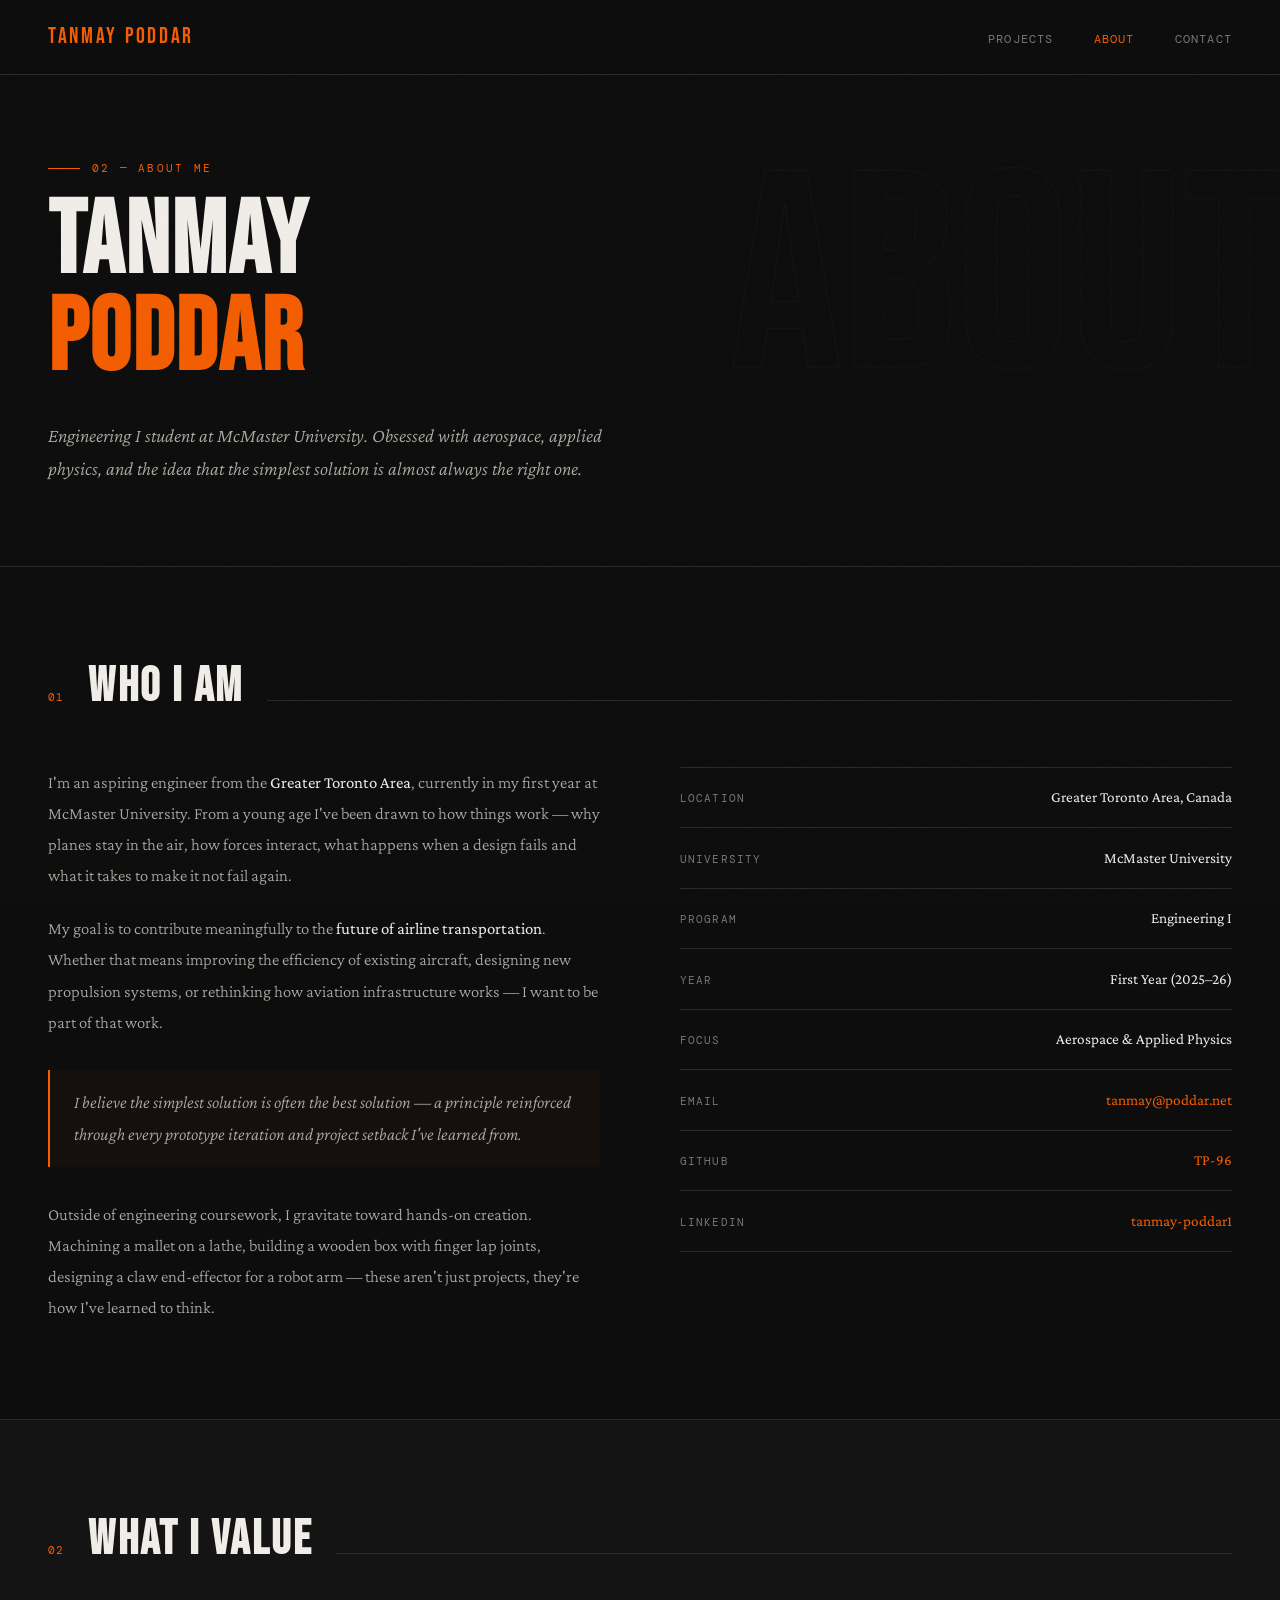
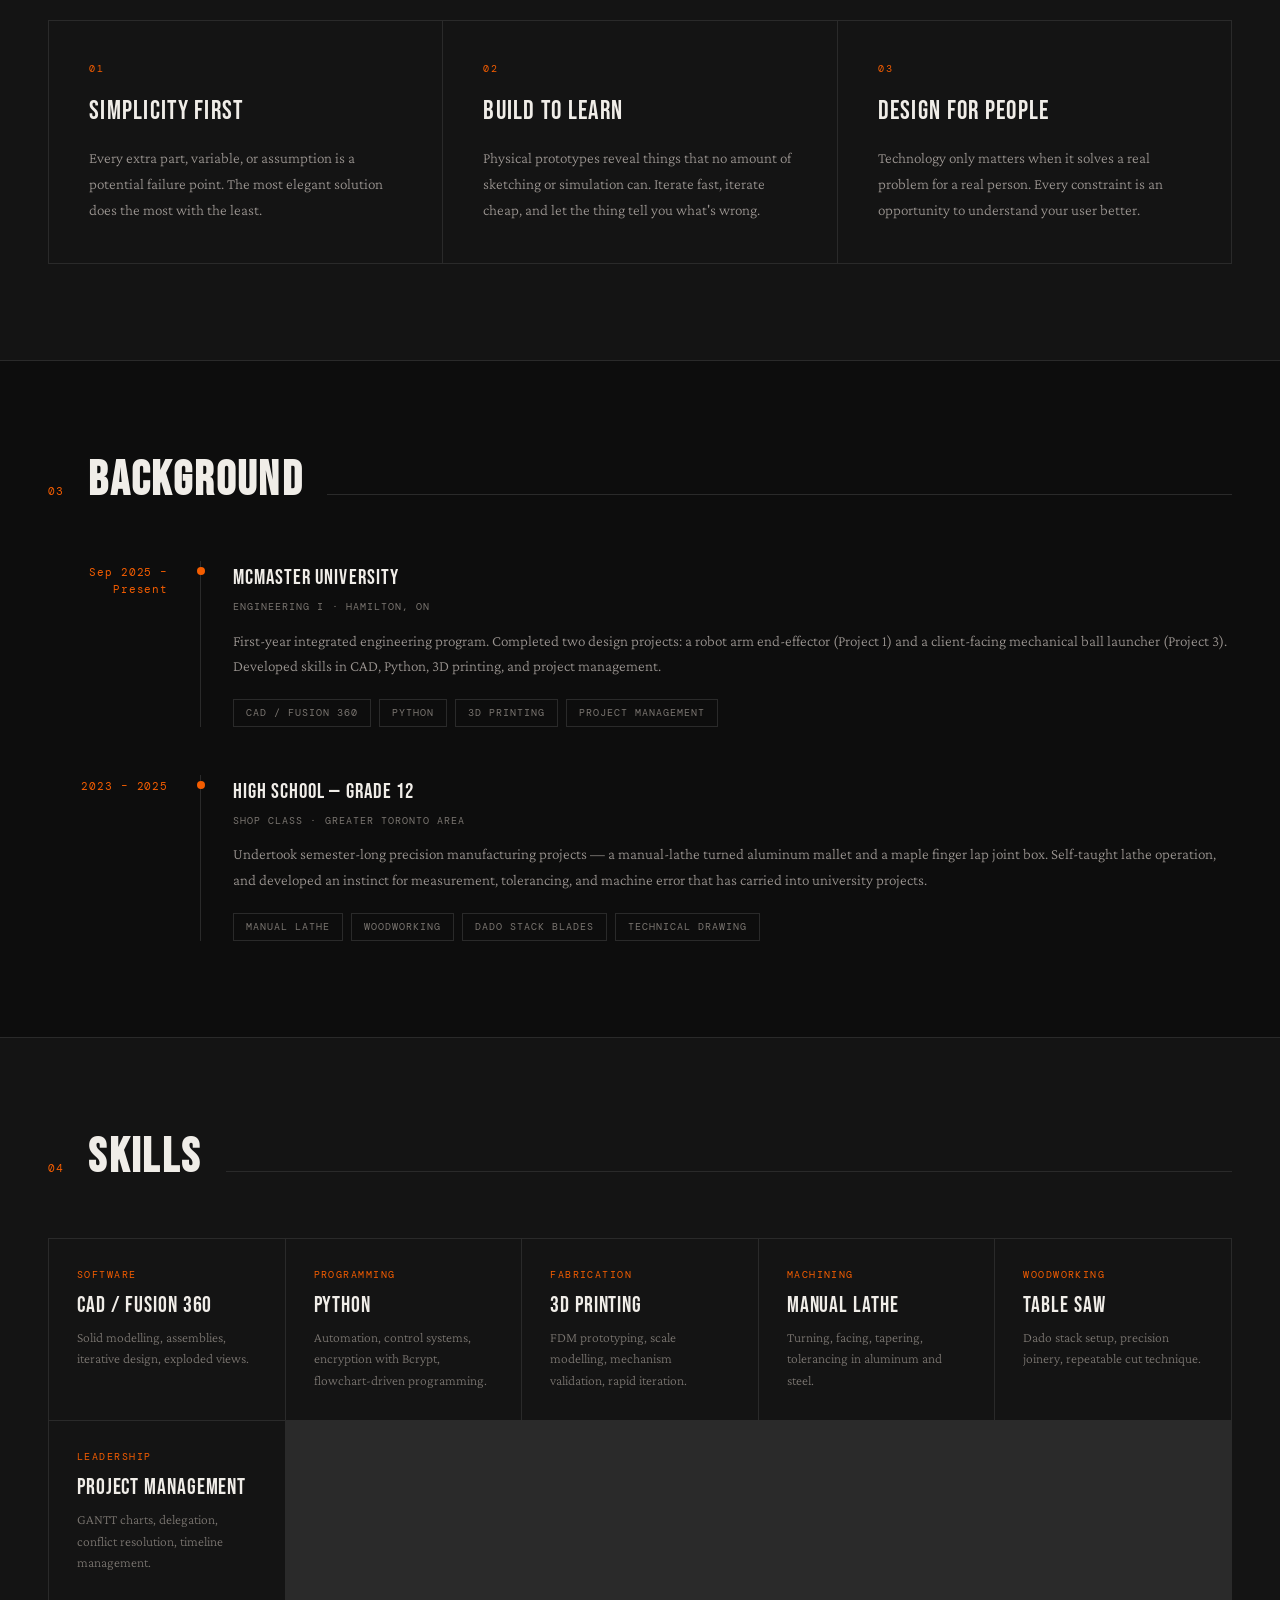
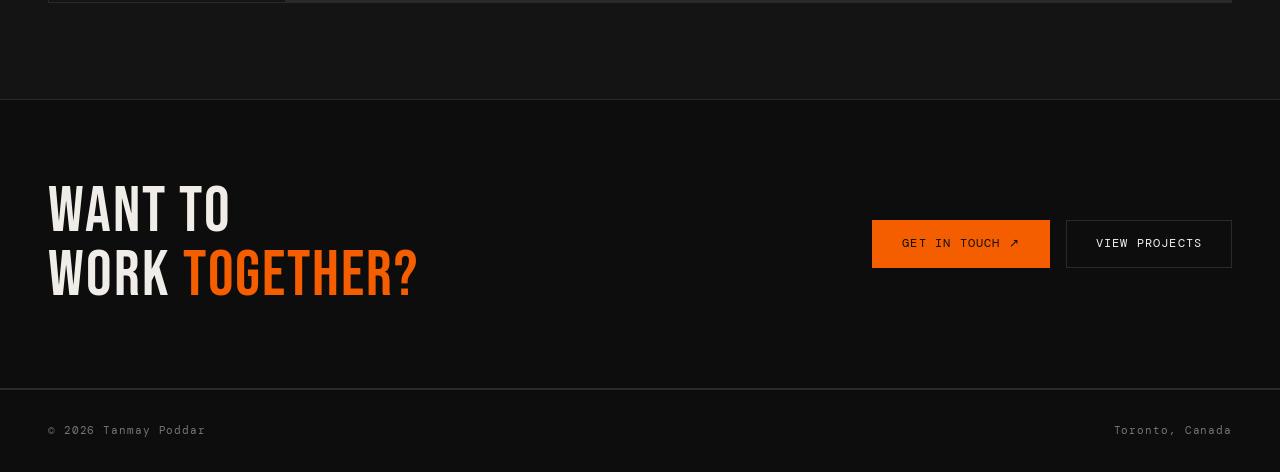
==== about.html @ 4e74e6da "Update about.html" ====
<!DOCTYPE html>
<html lang="en">
<head>
  <meta charset="UTF-8"/>
  <meta name="viewport" content="width=device-width, initial-scale=1.0"/>
  <title>About — Tanmay Poddar</title>
  <link href="https://fonts.googleapis.com/css2?family=Bebas+Neue&family=Crimson+Pro:ital,wght@0,300;0,400;1,300&family=DM+Mono:wght@400;500&display=swap" rel="stylesheet"/>
  <style>
    :root {
      --orange: #F45D00;
      --bg: #0d0d0d;
      --surface: #141414;
      --surface2: #1c1c1c;
      --text: #f0ede8;
      --muted: #7a7570;
      --border: #2a2a2a;
    }
    *, *::before, *::after { box-sizing: border-box; margin: 0; padding: 0; }
    html { scroll-behavior: smooth; }
    body {
      background: var(--bg);
      color: var(--text);
      font-family: 'Crimson Pro', Georgia, serif;
      font-size: 18px;
      line-height: 1.6;
      overflow-x: hidden;
    }
    body::before {
      content: '';
      position: fixed;
      inset: 0;
      background-image: url("data:image/svg+xml,%3Csvg viewBox='0 0 256 256' xmlns='http://www.w3.org/2000/svg'%3E%3Cfilter id='noise'%3E%3CfeTurbulence type='fractalNoise' baseFrequency='0.9' numOctaves='4' stitchTiles='stitch'/%3E%3C/filter%3E%3Crect width='100%25' height='100%25' filter='url(%23noise)' opacity='0.04'/%3E%3C/svg%3E");
      pointer-events: none;
      z-index: 9999;
      opacity: 0.4;
    }

    nav {
      position: fixed;
      top: 0; left: 0; right: 0;
      z-index: 100;
      display: flex;
      justify-content: space-between;
      align-items: center;
      padding: 1.2rem 3rem;
      border-bottom: 1px solid var(--border);
      background: rgba(13,13,13,0.85);
      backdrop-filter: blur(12px);
    }
    .nav-logo {
      font-family: 'Bebas Neue', sans-serif;
      font-size: 1.4rem;
      letter-spacing: 0.12em;
      color: var(--orange);
      text-decoration: none;
    }
    .nav-links { display: flex; gap: 2.5rem; list-style: none; }
    .nav-links a {
      font-family: 'DM Mono', monospace;
      font-size: 0.75rem;
      letter-spacing: 0.1em;
      text-transform: uppercase;
      color: var(--muted);
      text-decoration: none;
      transition: color 0.2s;
    }
    .nav-links a:hover, .nav-links a.active { color: var(--orange); }

    /* HERO */
    .about-hero {
      min-height: 55vh;
      padding: 10rem 3rem 5rem;
      display: flex;
      flex-direction: column;
      justify-content: flex-end;
      position: relative;
      overflow: hidden;
      border-bottom: 1px solid var(--border);
    }
    .about-hero::after {
      content: 'About';
      position: absolute;
      right: -0.02em;
      top: 50%;
      transform: translateY(-50%);
      font-family: 'Bebas Neue', sans-serif;
      font-size: 22vw;
      color: transparent;
      -webkit-text-stroke: 1px rgba(244,93,0,0.06);
      pointer-events: none;
      line-height: 1;
    }
    .hero-eyebrow {
      font-family: 'DM Mono', monospace;
      font-size: 0.7rem;
      color: var(--orange);
      letter-spacing: 0.2em;
      text-transform: uppercase;
      margin-bottom: 1rem;
      display: flex;
      align-items: center;
      gap: 0.75rem;
    }
    .hero-eyebrow::before {
      content: '';
      display: block;
      width: 2rem;
      height: 1px;
      background: var(--orange);
    }
    .about-hero h1 {
      font-family: 'Bebas Neue', sans-serif;
      font-size: clamp(3.5rem, 8vw, 7.5rem);
      line-height: 0.95;
      letter-spacing: 0.02em;
      margin-bottom: 2rem;
    }
    .about-hero h1 span { color: var(--orange); }
    .hero-intro {
      max-width: 580px;
      font-size: 1.2rem;
      color: #b0aba4;
      font-weight: 300;
      font-style: italic;
      line-height: 1.7;
    }

    /* SECTIONS */
    .content-section {
      padding: 6rem 3rem;
      border-bottom: 1px solid var(--border);
    }
    .content-section.alt { background: var(--surface); }

    .section-header {
      display: flex;
      align-items: baseline;
      gap: 1.5rem;
      margin-bottom: 3.5rem;
    }
    .section-num {
      font-family: 'DM Mono', monospace;
      font-size: 0.7rem;
      color: var(--orange);
      letter-spacing: 0.1em;
    }
    .section-title {
      font-family: 'Bebas Neue', sans-serif;
      font-size: clamp(2rem, 4vw, 3rem);
      letter-spacing: 0.05em;
      line-height: 1;
    }
    .section-line { flex: 1; height: 1px; background: var(--border); }

    /* GRIDS */
    .two-col {
      display: grid;
      grid-template-columns: 1fr 1fr;
      gap: 5rem;
      align-items: start;
    }
    .three-col {
      display: grid;
      grid-template-columns: 1fr 1fr 1fr;
      gap: 1px;
      background: var(--border);
      border: 1px solid var(--border);
    }

    /* PROSE */
    .prose p {
      color: #b0aba4;
      font-size: 1.05rem;
      font-weight: 300;
      line-height: 1.85;
      margin-bottom: 1.4rem;
    }
    .prose p:last-child { margin-bottom: 0; }
    .prose strong { color: var(--text); font-weight: 400; }
    .prose h3 {
      font-family: 'DM Mono', monospace;
      font-size: 0.72rem;
      letter-spacing: 0.15em;
      text-transform: uppercase;
      color: var(--orange);
      margin: 2.5rem 0 1rem;
    }

    blockquote {
      border-left: 2px solid var(--orange);
      padding: 1rem 1.5rem;
      margin: 2rem 0;
      background: rgba(244,93,0,0.03);
    }
    blockquote p {
      font-style: italic;
      color: #b0aba4 !important;
      font-size: 1.1rem !important;
      margin: 0 !important;
    }

    /* DETAIL TABLE */
    .detail-table { width: 100%; }
    .detail-row {
      display: flex;
      justify-content: space-between;
      align-items: baseline;
      padding: 1.1rem 0;
      border-bottom: 1px solid var(--border);
    }
    .detail-row:first-child { border-top: 1px solid var(--border); }
    .detail-key {
      font-family: 'DM Mono', monospace;
      font-size: 0.7rem;
      letter-spacing: 0.1em;
      text-transform: uppercase;
      color: var(--muted);
    }
    .detail-val { font-size: 0.95rem; color: var(--text); text-align: right; }
    .detail-val a { color: var(--orange); text-decoration: none; }

    /* VALUE CARDS */
    .value-card {
      background: var(--surface);
      padding: 2.5rem;
    }
    .value-num {
      font-family: 'DM Mono', monospace;
      font-size: 0.6rem;
      color: var(--orange);
      letter-spacing: 0.2em;
      margin-bottom: 1rem;
    }
    .value-title {
      font-family: 'Bebas Neue', sans-serif;
      font-size: 1.6rem;
      letter-spacing: 0.05em;
      margin-bottom: 0.75rem;
    }
    .value-desc {
      font-size: 0.95rem;
      color: #9a9490;
      font-weight: 300;
      line-height: 1.7;
    }

    /* TIMELINE */
    .timeline { display: flex; flex-direction: column; }
    .timeline-item {
      display: grid;
      grid-template-columns: 120px 1px 1fr;
      gap: 0 2rem;
      padding-bottom: 3rem;
      position: relative;
    }
    .timeline-item:last-child { padding-bottom: 0; }
    .tl-date {
      font-family: 'DM Mono', monospace;
      font-size: 0.68rem;
      color: var(--orange);
      letter-spacing: 0.08em;
      padding-top: 0.2rem;
      text-align: right;
    }
    .tl-line {
      background: var(--border);
      position: relative;
      flex-shrink: 0;
    }
    .tl-line::before {
      content: '';
      position: absolute;
      top: 6px;
      left: 50%;
      transform: translateX(-50%);
      width: 8px;
      height: 8px;
      border-radius: 50%;
      background: var(--orange);
    }
    .tl-content { padding-top: 0; }
    .tl-title {
      font-family: 'Bebas Neue', sans-serif;
      font-size: 1.3rem;
      letter-spacing: 0.05em;
      margin-bottom: 0.3rem;
    }
    .tl-sub {
      font-family: 'DM Mono', monospace;
      font-size: 0.65rem;
      color: var(--muted);
      letter-spacing: 0.1em;
      text-transform: uppercase;
      margin-bottom: 0.75rem;
    }
    .tl-desc {
      font-size: 0.95rem;
      color: #9a9490;
      font-weight: 300;
      line-height: 1.7;
    }

    /* SKILLS GRID */
    .skills-grid {
      display: grid;
      grid-template-columns: repeat(auto-fill, minmax(200px, 1fr));
      gap: 1px;
      background: var(--border);
      border: 1px solid var(--border);
    }
    .skill-item {
      background: var(--surface);
      padding: 1.75rem;
    }
    .skill-category {
      font-family: 'DM Mono', monospace;
      font-size: 0.6rem;
      color: var(--orange);
      letter-spacing: 0.15em;
      text-transform: uppercase;
      margin-bottom: 0.75rem;
    }
    .skill-name {
      font-family: 'Bebas Neue', sans-serif;
      font-size: 1.4rem;
      letter-spacing: 0.04em;
      line-height: 1.1;
      margin-bottom: 0.5rem;
    }
    .skill-desc {
      font-size: 0.85rem;
      color: var(--muted);
      font-weight: 300;
      line-height: 1.6;
    }

    /* CTA STRIP */
    .cta-strip {
      padding: 5rem 3rem;
      display: flex;
      justify-content: space-between;
      align-items: center;
      border-bottom: 1px solid var(--border);
    }
    .cta-big {
      font-family: 'Bebas Neue', sans-serif;
      font-size: clamp(2.5rem, 5vw, 4.5rem);
      line-height: 1;
      letter-spacing: 0.03em;
    }
    .cta-big span { color: var(--orange); }
    .cta-actions { display: flex; gap: 1rem; align-items: center; flex-wrap: wrap; }
    .btn-primary {
      font-family: 'DM Mono', monospace;
      font-size: 0.75rem;
      letter-spacing: 0.1em;
      text-transform: uppercase;
      color: var(--bg);
      background: var(--orange);
      border: 1px solid var(--orange);
      padding: 0.85rem 1.8rem;
      text-decoration: none;
      transition: background 0.2s, color 0.2s;
      display: inline-flex;
      align-items: center;
      gap: 0.5rem;
    }
    .btn-primary:hover { background: transparent; color: var(--orange); }
    .btn-ghost {
      font-family: 'DM Mono', monospace;
      font-size: 0.75rem;
      letter-spacing: 0.1em;
      text-transform: uppercase;
      color: var(--text);
      background: transparent;
      border: 1px solid var(--border);
      padding: 0.85rem 1.8rem;
      text-decoration: none;
      transition: border-color 0.2s, color 0.2s;
      display: inline-flex;
      align-items: center;
      gap: 0.5rem;
    }
    .btn-ghost:hover { border-color: var(--orange); color: var(--orange); }

    /* CHIPS */
    .chip-row { display: flex; flex-wrap: wrap; gap: 0.5rem; margin-top: 1.25rem; }
    .chip {
      font-family: 'DM Mono', monospace;
      font-size: 0.62rem;
      letter-spacing: 0.1em;
      text-transform: uppercase;
      color: var(--muted);
      border: 1px solid var(--border);
      padding: 0.3rem 0.75rem;
    }

    /* REVEAL */
    .reveal {
      opacity: 0;
      transform: translateY(30px);
      transition: opacity 0.7s ease, transform 0.7s ease;
    }
    .reveal.visible { opacity: 1; transform: none; }

    footer {
      border-top: 1px solid var(--border);
      padding: 2rem 3rem;
      display: flex;
      justify-content: space-between;
      align-items: center;
    }
    footer span {
      font-family: 'DM Mono', monospace;
      font-size: 0.7rem;
      color: var(--muted);
      letter-spacing: 0.08em;
    }

    @media (max-width: 900px) {
      nav { padding: 1rem 1.5rem; }
      .about-hero { padding: 8rem 1.5rem 3rem; }
      .content-section { padding: 4rem 1.5rem; }
      .two-col { grid-template-columns: 1fr; gap: 3rem; }
      .three-col { grid-template-columns: 1fr; }
      .timeline-item { grid-template-columns: 80px 1px 1fr; gap: 0 1.25rem; }
      .cta-strip { flex-direction: column; gap: 2rem; align-items: flex-start; padding: 4rem 1.5rem; }
      footer { flex-direction: column; gap: 0.5rem; text-align: center; }
      .nav-links { gap: 1.5rem; }
    }
  </style>
</head>
<body>

  <nav>
    <a class="nav-logo" href="index.html">Tanmay Poddar</a>
    <ul class="nav-links">
      <li><a href="index.html#projects">Projects</a></li>
      <li><a href="about.html" class="active">About</a></li>
      <li><a href="index.html#contact">Contact</a></li>
    </ul>
  </nav>

  <!-- HERO -->
  <div class="about-hero">
    <div class="hero-eyebrow">02 — About Me</div>
    <h1>Tanmay<br><span>Poddar</span></h1>
    <p class="hero-intro">Engineering I student at McMaster University. Obsessed with aerospace, applied physics, and the idea that the simplest solution is almost always the right one.</p>
  </div>

  <!-- WHO I AM -->
  <div class="content-section">
    <div class="section-header reveal">
      <span class="section-num">01</span>
      <h2 class="section-title">Who I Am</h2>
      <div class="section-line"></div>
    </div>
    <div class="two-col reveal">
      <div class="prose">
        <p>I'm an aspiring engineer from the <strong>Greater Toronto Area</strong>, currently in my first year at McMaster University. From a young age I've been drawn to how things work — why planes stay in the air, how forces interact, what happens when a design fails and what it takes to make it not fail again.</p>
        <p>My goal is to contribute meaningfully to the <strong>future of airline transportation</strong>. Whether that means improving the efficiency of existing aircraft, designing new propulsion systems, or rethinking how aviation infrastructure works — I want to be part of that work.</p>
        <blockquote>
          <p>I believe the simplest solution is often the best solution — a principle reinforced through every prototype iteration and project setback I've learned from.</p>
        </blockquote>
        <p>Outside of engineering coursework, I gravitate toward hands-on creation. Machining a mallet on a lathe, building a wooden box with finger lap joints, designing a claw end-effector for a robot arm — these aren't just projects, they're how I've learned to think.</p>
      </div>
      <div>
        <div class="detail-table">
          <div class="detail-row">
            <span class="detail-key">Location</span>
            <span class="detail-val">Greater Toronto Area, Canada</span>
          </div>
          <div class="detail-row">
            <span class="detail-key">University</span>
            <span class="detail-val">McMaster University</span>
          </div>
          <div class="detail-row">
            <span class="detail-key">Program</span>
            <span class="detail-val">Engineering I</span>
          </div>
          <div class="detail-row">
            <span class="detail-key">Year</span>
            <span class="detail-val">First Year (2025–26)</span>
          </div>
          <div class="detail-row">
            <span class="detail-key">Focus</span>
            <span class="detail-val">Aerospace & Applied Physics</span>
          </div>
          <div class="detail-row">
            <span class="detail-key">Email</span>
            <span class="detail-val"><a href="mailto:tanmay@poddar.net">tanmay@poddar.net</a></span>
          </div>
          <div class="detail-row">
            <span class="detail-key">GitHub</span>
            <span class="detail-val"><a href="https://github.com/TP-96" target="_blank">TP-96</a></span>
          </div>
          <div class="detail-row">
            <span class="detail-key">LinkedIn</span>
            <span class="detail-val"><a href="http://www.linkedin.com/in/tanmay-poddar1" target="_blank">tanmay-poddar1</a></span>
          </div>
        </div>
      </div>
    </div>
  </div>

  <!-- WHAT I VALUE -->
  <div class="content-section alt">
    <div class="section-header reveal">
      <span class="section-num">02</span>
      <h2 class="section-title">What I Value</h2>
      <div class="section-line"></div>
    </div>
    <div class="three-col reveal">
      <div class="value-card">
        <div class="value-num">01</div>
        <div class="value-title">Simplicity First</div>
        <p class="value-desc">Every extra part, variable, or assumption is a potential failure point. The most elegant solution does the most with the least.</p>
      </div>
      <div class="value-card">
        <div class="value-num">02</div>
        <div class="value-title">Build to Learn</div>
        <p class="value-desc">Physical prototypes reveal things that no amount of sketching or simulation can. Iterate fast, iterate cheap, and let the thing tell you what's wrong.</p>
      </div>
      <div class="value-card">
        <div class="value-num">03</div>
        <div class="value-title">Design for People</div>
        <p class="value-desc">Technology only matters when it solves a real problem for a real person. Every constraint is an opportunity to understand your user better.</p>
      </div>
    </div>
  </div>

  <!-- BACKGROUND / TIMELINE -->
  <div class="content-section">
    <div class="section-header reveal">
      <span class="section-num">03</span>
      <h2 class="section-title">Background</h2>
      <div class="section-line"></div>
    </div>
    <div class="timeline reveal">
      <div class="timeline-item">
        <div class="tl-date">Sep 2025 –<br>Present</div>
        <div class="tl-line"></div>
        <div class="tl-content">
          <div class="tl-title">McMaster University</div>
          <div class="tl-sub">Engineering I · Hamilton, ON</div>
          <p class="tl-desc">First-year integrated engineering program. Completed two design projects: a robot arm end-effector (Project 1) and a client-facing mechanical ball launcher (Project 3). Developed skills in CAD, Python, 3D printing, and project management.</p>
          <div class="chip-row">
            <span class="chip">CAD / Fusion 360</span>
            <span class="chip">Python</span>
            <span class="chip">3D Printing</span>
            <span class="chip">Project Management</span>
          </div>
        </div>
      </div>
      <div class="timeline-item">
        <div class="tl-date">2023 – 2025</div>
        <div class="tl-line"></div>
        <div class="tl-content">
          <div class="tl-title">High School — Grade 12</div>
          <div class="tl-sub">Shop Class · Greater Toronto Area</div>
          <p class="tl-desc">Undertook semester-long precision manufacturing projects — a manual-lathe turned aluminum mallet and a maple finger lap joint box. Self-taught lathe operation, and developed an instinct for measurement, tolerancing, and machine error that has carried into university projects.</p>
          <div class="chip-row">
            <span class="chip">Manual Lathe</span>
            <span class="chip">Woodworking</span>
            <span class="chip">Dado Stack Blades</span>
            <span class="chip">Technical Drawing</span>
          </div>
        </div>
      </div>
    </div>
  </div>

  <!-- SKILLS -->
  <div class="content-section alt">
    <div class="section-header reveal">
      <span class="section-num">04</span>
      <h2 class="section-title">Skills</h2>
      <div class="section-line"></div>
    </div>
    <div class="skills-grid reveal">
      <div class="skill-item">
        <div class="skill-category">Software</div>
        <div class="skill-name">CAD / Fusion 360</div>
        <p class="skill-desc">Solid modelling, assemblies, iterative design, exploded views.</p>
      </div>
      <div class="skill-item">
        <div class="skill-category">Programming</div>
        <div class="skill-name">Python</div>
        <p class="skill-desc">Automation, control systems, encryption with Bcrypt, flowchart-driven programming.</p>
      </div>
      <div class="skill-item">
        <div class="skill-category">Fabrication</div>
        <div class="skill-name">3D Printing</div>
        <p class="skill-desc">FDM prototyping, scale modelling, mechanism validation, rapid iteration.</p>
      </div>
      <div class="skill-item">
        <div class="skill-category">Machining</div>
        <div class="skill-name">Manual Lathe</div>
        <p class="skill-desc">Turning, facing, tapering, tolerancing in aluminum and steel.</p>
      </div>
      <div class="skill-item">
        <div class="skill-category">Woodworking</div>
        <div class="skill-name">Table Saw</div>
        <p class="skill-desc">Dado stack setup, precision joinery, repeatable cut technique.</p>
      </div>
      <div class="skill-item">
        <div class="skill-category">Leadership</div>
        <div class="skill-name">Project Management</div>
        <p class="skill-desc">GANTT charts, delegation, conflict resolution, timeline management.</p>
      </div>
    </div>
  </div>

  <!-- CTA -->
  <div class="cta-strip reveal">
    <div class="cta-big">Want to<br>Work <span>Together?</span></div>
    <div class="cta-actions">
      <a href="mailto:tanmay@poddar.net" class="btn-primary">Get in Touch ↗</a>
      <a href="index.html#projects" class="btn-ghost">View Projects</a>
    </div>
  </div>

  <footer>
    <span>© 2026 Tanmay Poddar</span>
    <span>Toronto, Canada</span>
  </footer>

  <script>
    const observer = new IntersectionObserver((entries) => {
      entries.forEach((e, i) => {
        if (e.isIntersecting) {
          setTimeout(() => e.target.classList.add('visible'), i * 80);
        }
      });
    }, { threshold: 0.08 });
    document.querySelectorAll('.reveal').forEach(el => observer.observe(el));
  </script>
</body>
</html>
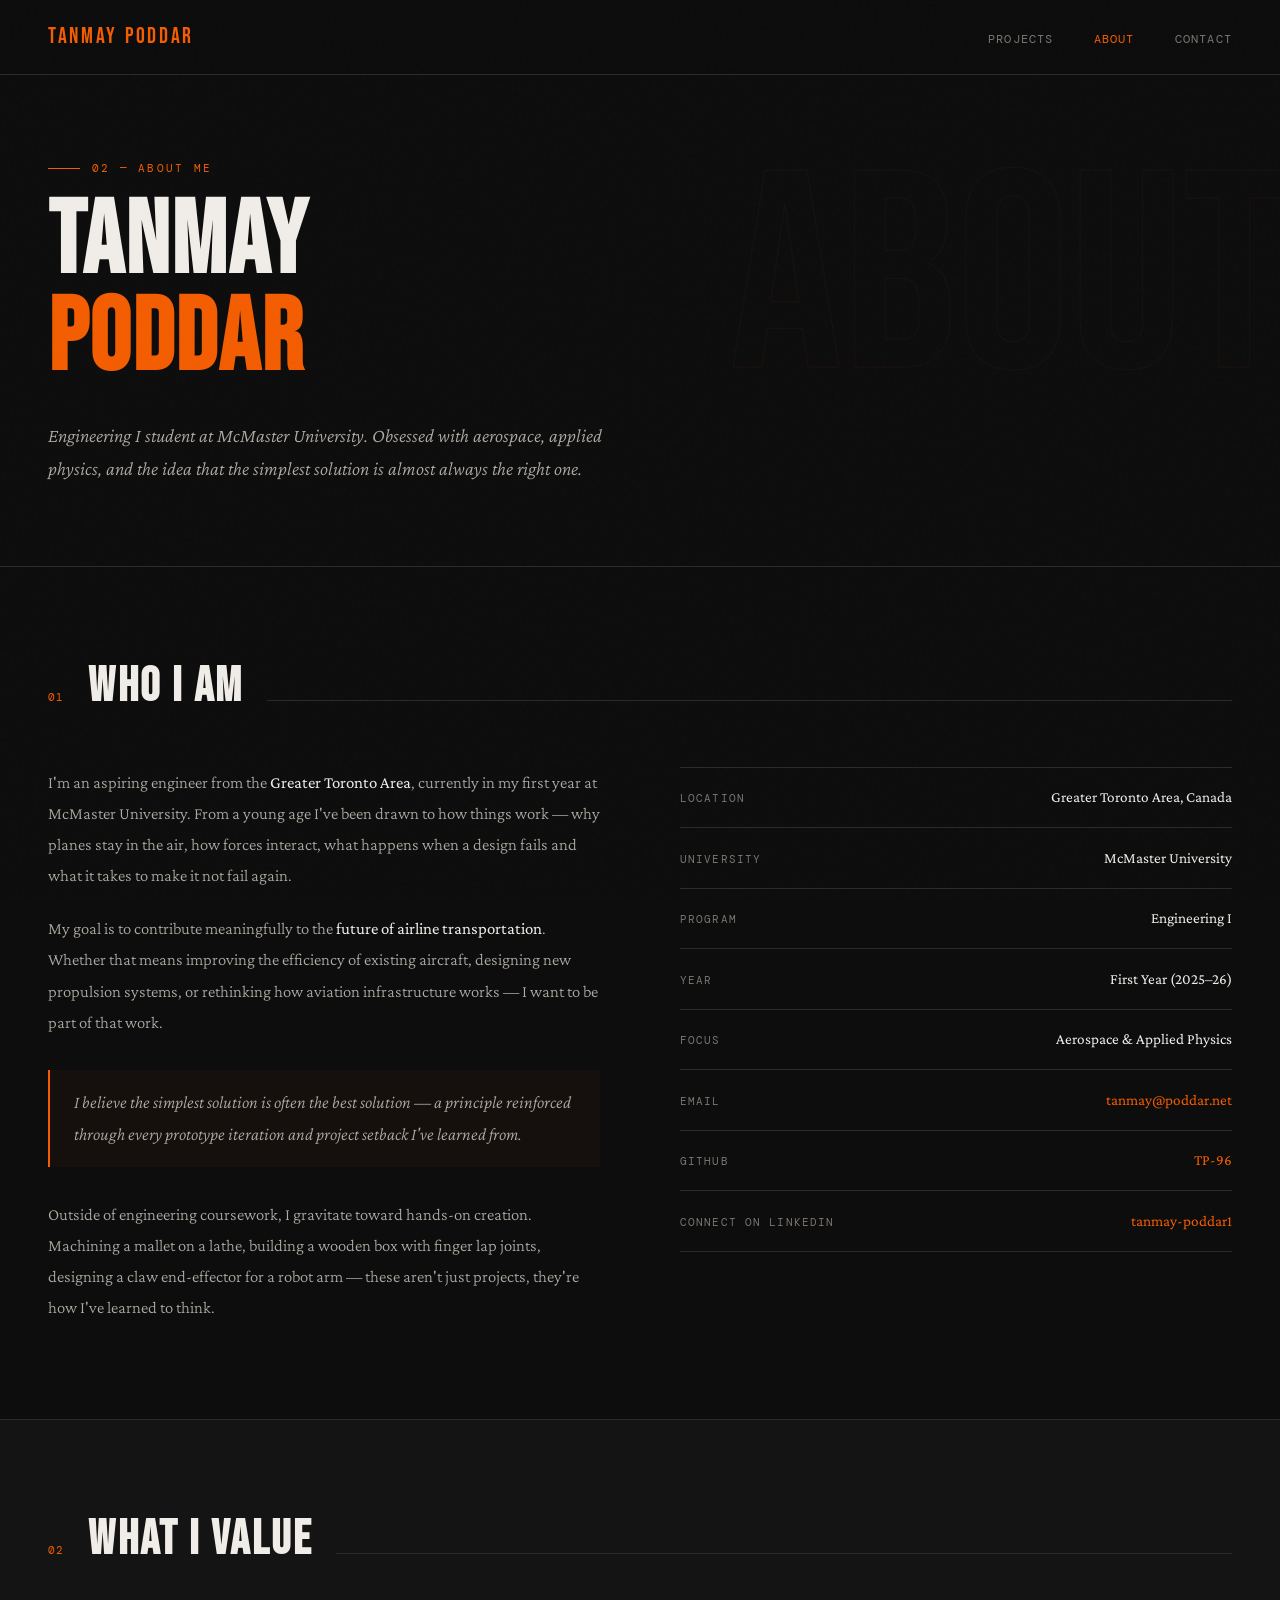
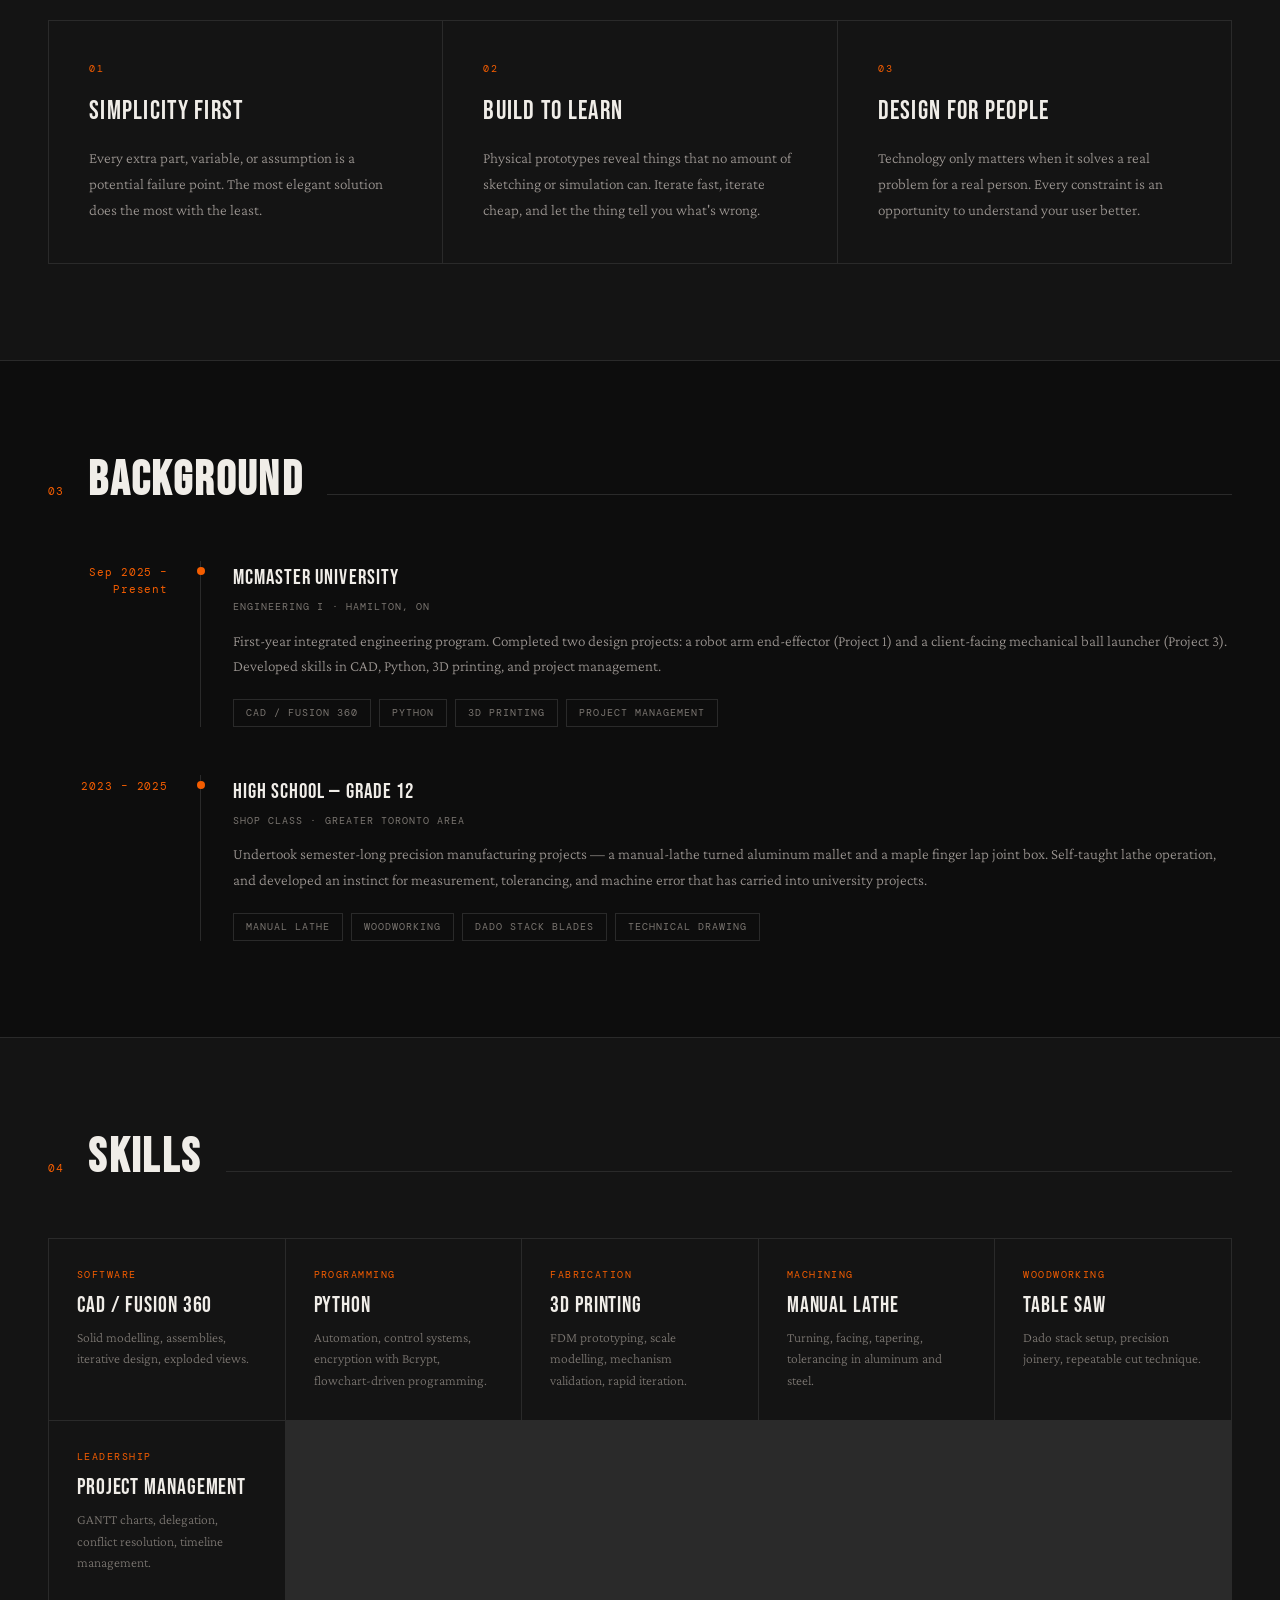
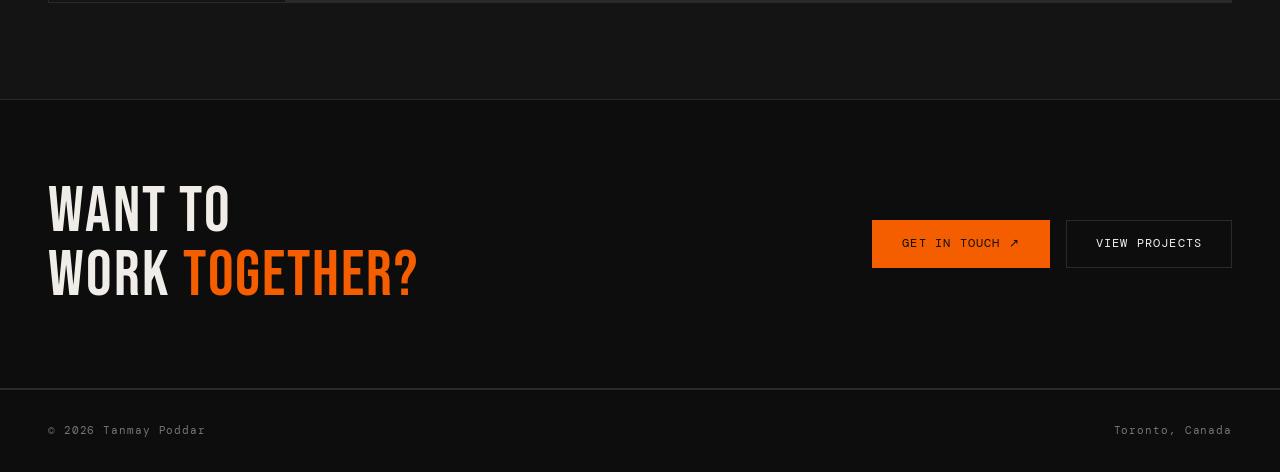
==== commit 203174c1: "Separate css into new files" ====
--- a/about.html
+++ b/about.html
@@ -1,639 +1,298 @@
-<!DOCTYPE html>
+<!doctype html>
 <html lang="en">
-<head>
-  <meta charset="UTF-8"/>
-  <meta name="viewport" content="width=device-width, initial-scale=1.0"/>
-  <title>About — Tanmay Poddar</title>
-  <link href="https://fonts.googleapis.com/css2?family=Bebas+Neue&family=Crimson+Pro:ital,wght@0,300;0,400;1,300&family=DM+Mono:wght@400;500&display=swap" rel="stylesheet"/>
-  <style>
-    :root {
-      --orange: #F45D00;
-      --bg: #0d0d0d;
-      --surface: #141414;
-      --surface2: #1c1c1c;
-      --text: #f0ede8;
-      --muted: #7a7570;
-      --border: #2a2a2a;
-    }
-    *, *::before, *::after { box-sizing: border-box; margin: 0; padding: 0; }
-    html { scroll-behavior: smooth; }
-    body {
-      background: var(--bg);
-      color: var(--text);
-      font-family: 'Crimson Pro', Georgia, serif;
-      font-size: 18px;
-      line-height: 1.6;
-      overflow-x: hidden;
-    }
-    body::before {
-      content: '';
-      position: fixed;
-      inset: 0;
-      background-image: url("data:image/svg+xml,%3Csvg viewBox='0 0 256 256' xmlns='http://www.w3.org/2000/svg'%3E%3Cfilter id='noise'%3E%3CfeTurbulence type='fractalNoise' baseFrequency='0.9' numOctaves='4' stitchTiles='stitch'/%3E%3C/filter%3E%3Crect width='100%25' height='100%25' filter='url(%23noise)' opacity='0.04'/%3E%3C/svg%3E");
-      pointer-events: none;
-      z-index: 9999;
-      opacity: 0.4;
-    }
-
-    nav {
-      position: fixed;
-      top: 0; left: 0; right: 0;
-      z-index: 100;
-      display: flex;
-      justify-content: space-between;
-      align-items: center;
-      padding: 1.2rem 3rem;
-      border-bottom: 1px solid var(--border);
-      background: rgba(13,13,13,0.85);
-      backdrop-filter: blur(12px);
-    }
-    .nav-logo {
-      font-family: 'Bebas Neue', sans-serif;
-      font-size: 1.4rem;
-      letter-spacing: 0.12em;
-      color: var(--orange);
-      text-decoration: none;
-    }
-    .nav-links { display: flex; gap: 2.5rem; list-style: none; }
-    .nav-links a {
-      font-family: 'DM Mono', monospace;
-      font-size: 0.75rem;
-      letter-spacing: 0.1em;
-      text-transform: uppercase;
-      color: var(--muted);
-      text-decoration: none;
-      transition: color 0.2s;
-    }
-    .nav-links a:hover, .nav-links a.active { color: var(--orange); }
-
-    /* HERO */
-    .about-hero {
-      min-height: 55vh;
-      padding: 10rem 3rem 5rem;
-      display: flex;
-      flex-direction: column;
-      justify-content: flex-end;
-      position: relative;
-      overflow: hidden;
-      border-bottom: 1px solid var(--border);
-    }
-    .about-hero::after {
-      content: 'About';
-      position: absolute;
-      right: -0.02em;
-      top: 50%;
-      transform: translateY(-50%);
-      font-family: 'Bebas Neue', sans-serif;
-      font-size: 22vw;
-      color: transparent;
-      -webkit-text-stroke: 1px rgba(244,93,0,0.06);
-      pointer-events: none;
-      line-height: 1;
-    }
-    .hero-eyebrow {
-      font-family: 'DM Mono', monospace;
-      font-size: 0.7rem;
-      color: var(--orange);
-      letter-spacing: 0.2em;
-      text-transform: uppercase;
-      margin-bottom: 1rem;
-      display: flex;
-      align-items: center;
-      gap: 0.75rem;
-    }
-    .hero-eyebrow::before {
-      content: '';
-      display: block;
-      width: 2rem;
-      height: 1px;
-      background: var(--orange);
-    }
-    .about-hero h1 {
-      font-family: 'Bebas Neue', sans-serif;
-      font-size: clamp(3.5rem, 8vw, 7.5rem);
-      line-height: 0.95;
-      letter-spacing: 0.02em;
-      margin-bottom: 2rem;
-    }
-    .about-hero h1 span { color: var(--orange); }
-    .hero-intro {
-      max-width: 580px;
-      font-size: 1.2rem;
-      color: #b0aba4;
-      font-weight: 300;
-      font-style: italic;
-      line-height: 1.7;
-    }
-
-    /* SECTIONS */
-    .content-section {
-      padding: 6rem 3rem;
-      border-bottom: 1px solid var(--border);
-    }
-    .content-section.alt { background: var(--surface); }
-
-    .section-header {
-      display: flex;
-      align-items: baseline;
-      gap: 1.5rem;
-      margin-bottom: 3.5rem;
-    }
-    .section-num {
-      font-family: 'DM Mono', monospace;
-      font-size: 0.7rem;
-      color: var(--orange);
-      letter-spacing: 0.1em;
-    }
-    .section-title {
-      font-family: 'Bebas Neue', sans-serif;
-      font-size: clamp(2rem, 4vw, 3rem);
-      letter-spacing: 0.05em;
-      line-height: 1;
-    }
-    .section-line { flex: 1; height: 1px; background: var(--border); }
-
-    /* GRIDS */
-    .two-col {
-      display: grid;
-      grid-template-columns: 1fr 1fr;
-      gap: 5rem;
-      align-items: start;
-    }
-    .three-col {
-      display: grid;
-      grid-template-columns: 1fr 1fr 1fr;
-      gap: 1px;
-      background: var(--border);
-      border: 1px solid var(--border);
-    }
-
-    /* PROSE */
-    .prose p {
-      color: #b0aba4;
-      font-size: 1.05rem;
-      font-weight: 300;
-      line-height: 1.85;
-      margin-bottom: 1.4rem;
-    }
-    .prose p:last-child { margin-bottom: 0; }
-    .prose strong { color: var(--text); font-weight: 400; }
-    .prose h3 {
-      font-family: 'DM Mono', monospace;
-      font-size: 0.72rem;
-      letter-spacing: 0.15em;
-      text-transform: uppercase;
-      color: var(--orange);
-      margin: 2.5rem 0 1rem;
-    }
-
-    blockquote {
-      border-left: 2px solid var(--orange);
-      padding: 1rem 1.5rem;
-      margin: 2rem 0;
-      background: rgba(244,93,0,0.03);
-    }
-    blockquote p {
-      font-style: italic;
-      color: #b0aba4 !important;
-      font-size: 1.1rem !important;
-      margin: 0 !important;
-    }
-
-    /* DETAIL TABLE */
-    .detail-table { width: 100%; }
-    .detail-row {
-      display: flex;
-      justify-content: space-between;
-      align-items: baseline;
-      padding: 1.1rem 0;
-      border-bottom: 1px solid var(--border);
-    }
-    .detail-row:first-child { border-top: 1px solid var(--border); }
-    .detail-key {
-      font-family: 'DM Mono', monospace;
-      font-size: 0.7rem;
-      letter-spacing: 0.1em;
-      text-transform: uppercase;
-      color: var(--muted);
-    }
-    .detail-val { font-size: 0.95rem; color: var(--text); text-align: right; }
-    .detail-val a { color: var(--orange); text-decoration: none; }
-
-    /* VALUE CARDS */
-    .value-card {
-      background: var(--surface);
-      padding: 2.5rem;
-    }
-    .value-num {
-      font-family: 'DM Mono', monospace;
-      font-size: 0.6rem;
-      color: var(--orange);
-      letter-spacing: 0.2em;
-      margin-bottom: 1rem;
-    }
-    .value-title {
-      font-family: 'Bebas Neue', sans-serif;
-      font-size: 1.6rem;
-      letter-spacing: 0.05em;
-      margin-bottom: 0.75rem;
-    }
-    .value-desc {
-      font-size: 0.95rem;
-      color: #9a9490;
-      font-weight: 300;
-      line-height: 1.7;
-    }
-
-    /* TIMELINE */
-    .timeline { display: flex; flex-direction: column; }
-    .timeline-item {
-      display: grid;
-      grid-template-columns: 120px 1px 1fr;
-      gap: 0 2rem;
-      padding-bottom: 3rem;
-      position: relative;
-    }
-    .timeline-item:last-child { padding-bottom: 0; }
-    .tl-date {
-      font-family: 'DM Mono', monospace;
-      font-size: 0.68rem;
-      color: var(--orange);
-      letter-spacing: 0.08em;
-      padding-top: 0.2rem;
-      text-align: right;
-    }
-    .tl-line {
-      background: var(--border);
-      position: relative;
-      flex-shrink: 0;
-    }
-    .tl-line::before {
-      content: '';
-      position: absolute;
-      top: 6px;
-      left: 50%;
-      transform: translateX(-50%);
-      width: 8px;
-      height: 8px;
-      border-radius: 50%;
-      background: var(--orange);
-    }
-    .tl-content { padding-top: 0; }
-    .tl-title {
-      font-family: 'Bebas Neue', sans-serif;
-      font-size: 1.3rem;
-      letter-spacing: 0.05em;
-      margin-bottom: 0.3rem;
-    }
-    .tl-sub {
-      font-family: 'DM Mono', monospace;
-      font-size: 0.65rem;
-      color: var(--muted);
-      letter-spacing: 0.1em;
-      text-transform: uppercase;
-      margin-bottom: 0.75rem;
-    }
-    .tl-desc {
-      font-size: 0.95rem;
-      color: #9a9490;
-      font-weight: 300;
-      line-height: 1.7;
-    }
-
-    /* SKILLS GRID */
-    .skills-grid {
-      display: grid;
-      grid-template-columns: repeat(auto-fill, minmax(200px, 1fr));
-      gap: 1px;
-      background: var(--border);
-      border: 1px solid var(--border);
-    }
-    .skill-item {
-      background: var(--surface);
-      padding: 1.75rem;
-    }
-    .skill-category {
-      font-family: 'DM Mono', monospace;
-      font-size: 0.6rem;
-      color: var(--orange);
-      letter-spacing: 0.15em;
-      text-transform: uppercase;
-      margin-bottom: 0.75rem;
-    }
-    .skill-name {
-      font-family: 'Bebas Neue', sans-serif;
-      font-size: 1.4rem;
-      letter-spacing: 0.04em;
-      line-height: 1.1;
-      margin-bottom: 0.5rem;
-    }
-    .skill-desc {
-      font-size: 0.85rem;
-      color: var(--muted);
-      font-weight: 300;
-      line-height: 1.6;
-    }
-
-    /* CTA STRIP */
-    .cta-strip {
-      padding: 5rem 3rem;
-      display: flex;
-      justify-content: space-between;
-      align-items: center;
-      border-bottom: 1px solid var(--border);
-    }
-    .cta-big {
-      font-family: 'Bebas Neue', sans-serif;
-      font-size: clamp(2.5rem, 5vw, 4.5rem);
-      line-height: 1;
-      letter-spacing: 0.03em;
-    }
-    .cta-big span { color: var(--orange); }
-    .cta-actions { display: flex; gap: 1rem; align-items: center; flex-wrap: wrap; }
-    .btn-primary {
-      font-family: 'DM Mono', monospace;
-      font-size: 0.75rem;
-      letter-spacing: 0.1em;
-      text-transform: uppercase;
-      color: var(--bg);
-      background: var(--orange);
-      border: 1px solid var(--orange);
-      padding: 0.85rem 1.8rem;
-      text-decoration: none;
-      transition: background 0.2s, color 0.2s;
-      display: inline-flex;
-      align-items: center;
-      gap: 0.5rem;
-    }
-    .btn-primary:hover { background: transparent; color: var(--orange); }
-    .btn-ghost {
-      font-family: 'DM Mono', monospace;
-      font-size: 0.75rem;
-      letter-spacing: 0.1em;
-      text-transform: uppercase;
-      color: var(--text);
-      background: transparent;
-      border: 1px solid var(--border);
-      padding: 0.85rem 1.8rem;
-      text-decoration: none;
-      transition: border-color 0.2s, color 0.2s;
-      display: inline-flex;
-      align-items: center;
-      gap: 0.5rem;
-    }
-    .btn-ghost:hover { border-color: var(--orange); color: var(--orange); }
-
-    /* CHIPS */
-    .chip-row { display: flex; flex-wrap: wrap; gap: 0.5rem; margin-top: 1.25rem; }
-    .chip {
-      font-family: 'DM Mono', monospace;
-      font-size: 0.62rem;
-      letter-spacing: 0.1em;
-      text-transform: uppercase;
-      color: var(--muted);
-      border: 1px solid var(--border);
-      padding: 0.3rem 0.75rem;
-    }
-
-    /* REVEAL */
-    .reveal {
-      opacity: 0;
-      transform: translateY(30px);
-      transition: opacity 0.7s ease, transform 0.7s ease;
-    }
-    .reveal.visible { opacity: 1; transform: none; }
-
-    footer {
-      border-top: 1px solid var(--border);
-      padding: 2rem 3rem;
-      display: flex;
-      justify-content: space-between;
-      align-items: center;
-    }
-    footer span {
-      font-family: 'DM Mono', monospace;
-      font-size: 0.7rem;
-      color: var(--muted);
-      letter-spacing: 0.08em;
-    }
-
-    @media (max-width: 900px) {
-      nav { padding: 1rem 1.5rem; }
-      .about-hero { padding: 8rem 1.5rem 3rem; }
-      .content-section { padding: 4rem 1.5rem; }
-      .two-col { grid-template-columns: 1fr; gap: 3rem; }
-      .three-col { grid-template-columns: 1fr; }
-      .timeline-item { grid-template-columns: 80px 1px 1fr; gap: 0 1.25rem; }
-      .cta-strip { flex-direction: column; gap: 2rem; align-items: flex-start; padding: 4rem 1.5rem; }
-      footer { flex-direction: column; gap: 0.5rem; text-align: center; }
-      .nav-links { gap: 1.5rem; }
-    }
-  </style>
-</head>
-<body>
-
-  <nav>
-    <a class="nav-logo" href="index.html">Tanmay Poddar</a>
-    <ul class="nav-links">
-      <li><a href="index.html#projects">Projects</a></li>
-      <li><a href="about.html" class="active">About</a></li>
-      <li><a href="index.html#contact">Contact</a></li>
-    </ul>
-  </nav>
-
-  <!-- HERO -->
-  <div class="about-hero">
-    <div class="hero-eyebrow">02 — About Me</div>
-    <h1>Tanmay<br><span>Poddar</span></h1>
-    <p class="hero-intro">Engineering I student at McMaster University. Obsessed with aerospace, applied physics, and the idea that the simplest solution is almost always the right one.</p>
-  </div>
-
-  <!-- WHO I AM -->
-  <div class="content-section">
-    <div class="section-header reveal">
-      <span class="section-num">01</span>
-      <h2 class="section-title">Who I Am</h2>
-      <div class="section-line"></div>
-    </div>
-    <div class="two-col reveal">
-      <div class="prose">
-        <p>I'm an aspiring engineer from the <strong>Greater Toronto Area</strong>, currently in my first year at McMaster University. From a young age I've been drawn to how things work — why planes stay in the air, how forces interact, what happens when a design fails and what it takes to make it not fail again.</p>
-        <p>My goal is to contribute meaningfully to the <strong>future of airline transportation</strong>. Whether that means improving the efficiency of existing aircraft, designing new propulsion systems, or rethinking how aviation infrastructure works — I want to be part of that work.</p>
-        <blockquote>
-          <p>I believe the simplest solution is often the best solution — a principle reinforced through every prototype iteration and project setback I've learned from.</p>
-        </blockquote>
-        <p>Outside of engineering coursework, I gravitate toward hands-on creation. Machining a mallet on a lathe, building a wooden box with finger lap joints, designing a claw end-effector for a robot arm — these aren't just projects, they're how I've learned to think.</p>
-      </div>
-      <div>
-        <div class="detail-table">
-          <div class="detail-row">
-            <span class="detail-key">Location</span>
-            <span class="detail-val">Greater Toronto Area, Canada</span>
+  <head>
+    <meta charset="UTF-8" />
+    <meta name="viewport" content="width=device-width, initial-scale=1.0" />
+    <title>About — Tanmay Poddar</title>
+    <link
+      href="https://fonts.googleapis.com/css2?family=Bebas+Neue&family=Crimson+Pro:ital,wght@0,300;0,400;1,300&family=DM+Mono:wght@400;500&display=swap"
+      rel="stylesheet"
+    />
+    <link rel="stylesheet" href="./about.css" />
+  </head>
+  <body>
+    <nav>
+      <a class="nav-logo" href="index.html">Tanmay Poddar</a>
+      <ul class="nav-links">
+        <li><a href="index.html#projects">Projects</a></li>
+        <li><a href="about.html" class="active">About</a></li>
+        <li><a href="index.html#contact">Contact</a></li>
+      </ul>
+    </nav>
+
+    <!-- HERO -->
+    <div class="about-hero">
+      <div class="hero-eyebrow">02 — About Me</div>
+      <h1>Tanmay<br /><span>Poddar</span></h1>
+      <p class="hero-intro">
+        Engineering I student at McMaster University. Obsessed with aerospace,
+        applied physics, and the idea that the simplest solution is almost
+        always the right one.
+      </p>
+    </div>
+
+    <!-- WHO I AM -->
+    <div class="content-section">
+      <div class="section-header reveal">
+        <span class="section-num">01</span>
+        <h2 class="section-title">Who I Am</h2>
+        <div class="section-line"></div>
+      </div>
+      <div class="two-col reveal">
+        <div class="prose">
+          <p>
+            I'm an aspiring engineer from the
+            <strong>Greater Toronto Area</strong>, currently in my first year at
+            McMaster University. From a young age I've been drawn to how things
+            work — why planes stay in the air, how forces interact, what happens
+            when a design fails and what it takes to make it not fail again.
+          </p>
+          <p>
+            My goal is to contribute meaningfully to the
+            <strong>future of airline transportation</strong>. Whether that
+            means improving the efficiency of existing aircraft, designing new
+            propulsion systems, or rethinking how aviation infrastructure works
+            — I want to be part of that work.
+          </p>
+          <blockquote>
+            <p>
+              I believe the simplest solution is often the best solution — a
+              principle reinforced through every prototype iteration and project
+              setback I've learned from.
+            </p>
+          </blockquote>
+          <p>
+            Outside of engineering coursework, I gravitate toward hands-on
+            creation. Machining a mallet on a lathe, building a wooden box with
+            finger lap joints, designing a claw end-effector for a robot arm —
+            these aren't just projects, they're how I've learned to think.
+          </p>
+        </div>
+        <div>
+          <div class="detail-table">
+            <div class="detail-row">
+              <span class="detail-key">Location</span>
+              <span class="detail-val">Greater Toronto Area, Canada</span>
+            </div>
+            <div class="detail-row">
+              <span class="detail-key">University</span>
+              <span class="detail-val">McMaster University</span>
+            </div>
+            <div class="detail-row">
+              <span class="detail-key">Program</span>
+              <span class="detail-val">Engineering I</span>
+            </div>
+            <div class="detail-row">
+              <span class="detail-key">Year</span>
+              <span class="detail-val">First Year (2025–26)</span>
+            </div>
+            <div class="detail-row">
+              <span class="detail-key">Focus</span>
+              <span class="detail-val">Aerospace & Applied Physics</span>
+            </div>
+            <div class="detail-row">
+              <span class="detail-key">Email</span>
+              <span class="detail-val"
+                ><a href="mailto:tanmay@poddar.net">tanmay@poddar.net</a></span
+              >
+            </div>
+            <div class="detail-row">
+              <span class="detail-key">GitHub</span>
+              <span class="detail-val"
+                ><a href="https://github.com/TP-96" target="_blank"
+                  >TP-96</a
+                ></span
+              >
+            </div>
+            <div class="detail-row">
+              <span class="detail-key"> Connect on LinkedIn</span>
+              <span class="detail-val"
+                ><a
+                  href="http://www.linkedin.com/in/tanmay-poddar1"
+                  target="_blank"
+                  >tanmay-poddar1</a
+                ></span
+              >
+            </div>
           </div>
-          <div class="detail-row">
-            <span class="detail-key">University</span>
-            <span class="detail-val">McMaster University</span>
+        </div>
+      </div>
+    </div>
+
+    <!-- WHAT I VALUE -->
+    <div class="content-section alt">
+      <div class="section-header reveal">
+        <span class="section-num">02</span>
+        <h2 class="section-title">What I Value</h2>
+        <div class="section-line"></div>
+      </div>
+      <div class="three-col reveal">
+        <div class="value-card">
+          <div class="value-num">01</div>
+          <div class="value-title">Simplicity First</div>
+          <p class="value-desc">
+            Every extra part, variable, or assumption is a potential failure
+            point. The most elegant solution does the most with the least.
+          </p>
+        </div>
+        <div class="value-card">
+          <div class="value-num">02</div>
+          <div class="value-title">Build to Learn</div>
+          <p class="value-desc">
+            Physical prototypes reveal things that no amount of sketching or
+            simulation can. Iterate fast, iterate cheap, and let the thing tell
+            you what's wrong.
+          </p>
+        </div>
+        <div class="value-card">
+          <div class="value-num">03</div>
+          <div class="value-title">Design for People</div>
+          <p class="value-desc">
+            Technology only matters when it solves a real problem for a real
+            person. Every constraint is an opportunity to understand your user
+            better.
+          </p>
+        </div>
+      </div>
+    </div>
+
+    <!-- BACKGROUND / TIMELINE -->
+    <div class="content-section">
+      <div class="section-header reveal">
+        <span class="section-num">03</span>
+        <h2 class="section-title">Background</h2>
+        <div class="section-line"></div>
+      </div>
+      <div class="timeline reveal">
+        <div class="timeline-item">
+          <div class="tl-date">Sep 2025 –<br />Present</div>
+          <div class="tl-line"></div>
+          <div class="tl-content">
+            <div class="tl-title">McMaster University</div>
+            <div class="tl-sub">Engineering I · Hamilton, ON</div>
+            <p class="tl-desc">
+              First-year integrated engineering program. Completed two design
+              projects: a robot arm end-effector (Project 1) and a client-facing
+              mechanical ball launcher (Project 3). Developed skills in CAD,
+              Python, 3D printing, and project management.
+            </p>
+            <div class="chip-row">
+              <span class="chip">CAD / Fusion 360</span>
+              <span class="chip">Python</span>
+              <span class="chip">3D Printing</span>
+              <span class="chip">Project Management</span>
+            </div>
           </div>
-          <div class="detail-row">
-            <span class="detail-key">Program</span>
-            <span class="detail-val">Engineering I</span>
+        </div>
+        <div class="timeline-item">
+          <div class="tl-date">2023 – 2025</div>
+          <div class="tl-line"></div>
+          <div class="tl-content">
+            <div class="tl-title">High School — Grade 12</div>
+            <div class="tl-sub">Shop Class · Greater Toronto Area</div>
+            <p class="tl-desc">
+              Undertook semester-long precision manufacturing projects — a
+              manual-lathe turned aluminum mallet and a maple finger lap joint
+              box. Self-taught lathe operation, and developed an instinct for
+              measurement, tolerancing, and machine error that has carried into
+              university projects.
+            </p>
+            <div class="chip-row">
+              <span class="chip">Manual Lathe</span>
+              <span class="chip">Woodworking</span>
+              <span class="chip">Dado Stack Blades</span>
+              <span class="chip">Technical Drawing</span>
+            </div>
           </div>
-          <div class="detail-row">
-            <span class="detail-key">Year</span>
-            <span class="detail-val">First Year (2025–26)</span>
-          </div>
-          <div class="detail-row">
-            <span class="detail-key">Focus</span>
-            <span class="detail-val">Aerospace & Applied Physics</span>
-          </div>
-          <div class="detail-row">
-            <span class="detail-key">Email</span>
-            <span class="detail-val"><a href="mailto:tanmay@poddar.net">tanmay@poddar.net</a></span>
-          </div>
-          <div class="detail-row">
-            <span class="detail-key">GitHub</span>
-            <span class="detail-val"><a href="https://github.com/TP-96" target="_blank">TP-96</a></span>
-          </div>
-          <div class="detail-row">
-            <span class="detail-key">LinkedIn</span>
-            <span class="detail-val"><a href="http://www.linkedin.com/in/tanmay-poddar1" target="_blank">tanmay-poddar1</a></span>
-          </div>
-        </div>
-      </div>
-    </div>
-  </div>
-
-  <!-- WHAT I VALUE -->
-  <div class="content-section alt">
-    <div class="section-header reveal">
-      <span class="section-num">02</span>
-      <h2 class="section-title">What I Value</h2>
-      <div class="section-line"></div>
-    </div>
-    <div class="three-col reveal">
-      <div class="value-card">
-        <div class="value-num">01</div>
-        <div class="value-title">Simplicity First</div>
-        <p class="value-desc">Every extra part, variable, or assumption is a potential failure point. The most elegant solution does the most with the least.</p>
-      </div>
-      <div class="value-card">
-        <div class="value-num">02</div>
-        <div class="value-title">Build to Learn</div>
-        <p class="value-desc">Physical prototypes reveal things that no amount of sketching or simulation can. Iterate fast, iterate cheap, and let the thing tell you what's wrong.</p>
-      </div>
-      <div class="value-card">
-        <div class="value-num">03</div>
-        <div class="value-title">Design for People</div>
-        <p class="value-desc">Technology only matters when it solves a real problem for a real person. Every constraint is an opportunity to understand your user better.</p>
-      </div>
-    </div>
-  </div>
-
-  <!-- BACKGROUND / TIMELINE -->
-  <div class="content-section">
-    <div class="section-header reveal">
-      <span class="section-num">03</span>
-      <h2 class="section-title">Background</h2>
-      <div class="section-line"></div>
-    </div>
-    <div class="timeline reveal">
-      <div class="timeline-item">
-        <div class="tl-date">Sep 2025 –<br>Present</div>
-        <div class="tl-line"></div>
-        <div class="tl-content">
-          <div class="tl-title">McMaster University</div>
-          <div class="tl-sub">Engineering I · Hamilton, ON</div>
-          <p class="tl-desc">First-year integrated engineering program. Completed two design projects: a robot arm end-effector (Project 1) and a client-facing mechanical ball launcher (Project 3). Developed skills in CAD, Python, 3D printing, and project management.</p>
-          <div class="chip-row">
-            <span class="chip">CAD / Fusion 360</span>
-            <span class="chip">Python</span>
-            <span class="chip">3D Printing</span>
-            <span class="chip">Project Management</span>
-          </div>
-        </div>
-      </div>
-      <div class="timeline-item">
-        <div class="tl-date">2023 – 2025</div>
-        <div class="tl-line"></div>
-        <div class="tl-content">
-          <div class="tl-title">High School — Grade 12</div>
-          <div class="tl-sub">Shop Class · Greater Toronto Area</div>
-          <p class="tl-desc">Undertook semester-long precision manufacturing projects — a manual-lathe turned aluminum mallet and a maple finger lap joint box. Self-taught lathe operation, and developed an instinct for measurement, tolerancing, and machine error that has carried into university projects.</p>
-          <div class="chip-row">
-            <span class="chip">Manual Lathe</span>
-            <span class="chip">Woodworking</span>
-            <span class="chip">Dado Stack Blades</span>
-            <span class="chip">Technical Drawing</span>
-          </div>
-        </div>
-      </div>
-    </div>
-  </div>
-
-  <!-- SKILLS -->
-  <div class="content-section alt">
-    <div class="section-header reveal">
-      <span class="section-num">04</span>
-      <h2 class="section-title">Skills</h2>
-      <div class="section-line"></div>
-    </div>
-    <div class="skills-grid reveal">
-      <div class="skill-item">
-        <div class="skill-category">Software</div>
-        <div class="skill-name">CAD / Fusion 360</div>
-        <p class="skill-desc">Solid modelling, assemblies, iterative design, exploded views.</p>
-      </div>
-      <div class="skill-item">
-        <div class="skill-category">Programming</div>
-        <div class="skill-name">Python</div>
-        <p class="skill-desc">Automation, control systems, encryption with Bcrypt, flowchart-driven programming.</p>
-      </div>
-      <div class="skill-item">
-        <div class="skill-category">Fabrication</div>
-        <div class="skill-name">3D Printing</div>
-        <p class="skill-desc">FDM prototyping, scale modelling, mechanism validation, rapid iteration.</p>
-      </div>
-      <div class="skill-item">
-        <div class="skill-category">Machining</div>
-        <div class="skill-name">Manual Lathe</div>
-        <p class="skill-desc">Turning, facing, tapering, tolerancing in aluminum and steel.</p>
-      </div>
-      <div class="skill-item">
-        <div class="skill-category">Woodworking</div>
-        <div class="skill-name">Table Saw</div>
-        <p class="skill-desc">Dado stack setup, precision joinery, repeatable cut technique.</p>
-      </div>
-      <div class="skill-item">
-        <div class="skill-category">Leadership</div>
-        <div class="skill-name">Project Management</div>
-        <p class="skill-desc">GANTT charts, delegation, conflict resolution, timeline management.</p>
-      </div>
-    </div>
-  </div>
-
-  <!-- CTA -->
-  <div class="cta-strip reveal">
-    <div class="cta-big">Want to<br>Work <span>Together?</span></div>
-    <div class="cta-actions">
-      <a href="mailto:tanmay@poddar.net" class="btn-primary">Get in Touch ↗</a>
-      <a href="index.html#projects" class="btn-ghost">View Projects</a>
-    </div>
-  </div>
-
-  <footer>
-    <span>© 2026 Tanmay Poddar</span>
-    <span>Toronto, Canada</span>
-  </footer>
-
-  <script>
-    const observer = new IntersectionObserver((entries) => {
-      entries.forEach((e, i) => {
-        if (e.isIntersecting) {
-          setTimeout(() => e.target.classList.add('visible'), i * 80);
-        }
-      });
-    }, { threshold: 0.08 });
-    document.querySelectorAll('.reveal').forEach(el => observer.observe(el));
-  </script>
-</body>
+        </div>
+      </div>
+    </div>
+
+    <!-- SKILLS -->
+    <div class="content-section alt">
+      <div class="section-header reveal">
+        <span class="section-num">04</span>
+        <h2 class="section-title">Skills</h2>
+        <div class="section-line"></div>
+      </div>
+      <div class="skills-grid reveal">
+        <div class="skill-item">
+          <div class="skill-category">Software</div>
+          <div class="skill-name">CAD / Fusion 360</div>
+          <p class="skill-desc">
+            Solid modelling, assemblies, iterative design, exploded views.
+          </p>
+        </div>
+        <div class="skill-item">
+          <div class="skill-category">Programming</div>
+          <div class="skill-name">Python</div>
+          <p class="skill-desc">
+            Automation, control systems, encryption with Bcrypt,
+            flowchart-driven programming.
+          </p>
+        </div>
+        <div class="skill-item">
+          <div class="skill-category">Fabrication</div>
+          <div class="skill-name">3D Printing</div>
+          <p class="skill-desc">
+            FDM prototyping, scale modelling, mechanism validation, rapid
+            iteration.
+          </p>
+        </div>
+        <div class="skill-item">
+          <div class="skill-category">Machining</div>
+          <div class="skill-name">Manual Lathe</div>
+          <p class="skill-desc">
+            Turning, facing, tapering, tolerancing in aluminum and steel.
+          </p>
+        </div>
+        <div class="skill-item">
+          <div class="skill-category">Woodworking</div>
+          <div class="skill-name">Table Saw</div>
+          <p class="skill-desc">
+            Dado stack setup, precision joinery, repeatable cut technique.
+          </p>
+        </div>
+        <div class="skill-item">
+          <div class="skill-category">Leadership</div>
+          <div class="skill-name">Project Management</div>
+          <p class="skill-desc">
+            GANTT charts, delegation, conflict resolution, timeline management.
+          </p>
+        </div>
+      </div>
+    </div>
+
+    <!-- CTA -->
+    <div class="cta-strip reveal">
+      <div class="cta-big">Want to<br />Work <span>Together?</span></div>
+      <div class="cta-actions">
+        <a href="mailto:tanmay@poddar.net" class="btn-primary"
+          >Get in Touch ↗</a
+        >
+        <a href="index.html#projects" class="btn-ghost">View Projects</a>
+      </div>
+    </div>
+
+    <footer>
+      <span>© 2026 Tanmay Poddar</span>
+      <span>Toronto, Canada</span>
+    </footer>
+
+    <script>
+      const observer = new IntersectionObserver(
+        (entries) => {
+          entries.forEach((e, i) => {
+            if (e.isIntersecting) {
+              setTimeout(() => e.target.classList.add("visible"), i * 80);
+            }
+          });
+        },
+        { threshold: 0.08 },
+      );
+      document
+        .querySelectorAll(".reveal")
+        .forEach((el) => observer.observe(el));
+    </script>
+  </body>
 </html>
--- a/about.css
+++ b/about.css
@@ -0,0 +1,522 @@
+:root {
+  --orange: #f45d00;
+  --bg: #0d0d0d;
+  --surface: #141414;
+  --surface2: #1c1c1c;
+  --text: #f0ede8;
+  --muted: #7a7570;
+  --border: #2a2a2a;
+}
+*,
+*::before,
+*::after {
+  box-sizing: border-box;
+  margin: 0;
+  padding: 0;
+}
+html {
+  scroll-behavior: smooth;
+}
+body {
+  background: var(--bg);
+  color: var(--text);
+  font-family: "Crimson Pro", Georgia, serif;
+  font-size: 18px;
+  line-height: 1.6;
+  overflow-x: hidden;
+}
+body::before {
+  content: "";
+  position: fixed;
+  inset: 0;
+  background-image: url("data:image/svg+xml,%3Csvg viewBox='0 0 256 256' xmlns='http://www.w3.org/2000/svg'%3E%3Cfilter id='noise'%3E%3CfeTurbulence type='fractalNoise' baseFrequency='0.9' numOctaves='4' stitchTiles='stitch'/%3E%3C/filter%3E%3Crect width='100%25' height='100%25' filter='url(%23noise)' opacity='0.04'/%3E%3C/svg%3E");
+  pointer-events: none;
+  z-index: 9999;
+  opacity: 0.4;
+}
+
+nav {
+  position: fixed;
+  top: 0;
+  left: 0;
+  right: 0;
+  z-index: 100;
+  display: flex;
+  justify-content: space-between;
+  align-items: center;
+  padding: 1.2rem 3rem;
+  border-bottom: 1px solid var(--border);
+  background: rgba(13, 13, 13, 0.85);
+  backdrop-filter: blur(12px);
+}
+.nav-logo {
+  font-family: "Bebas Neue", sans-serif;
+  font-size: 1.4rem;
+  letter-spacing: 0.12em;
+  color: var(--orange);
+  text-decoration: none;
+}
+.nav-links {
+  display: flex;
+  gap: 2.5rem;
+  list-style: none;
+}
+.nav-links a {
+  font-family: "DM Mono", monospace;
+  font-size: 0.75rem;
+  letter-spacing: 0.1em;
+  text-transform: uppercase;
+  color: var(--muted);
+  text-decoration: none;
+  transition: color 0.2s;
+}
+.nav-links a:hover,
+.nav-links a.active {
+  color: var(--orange);
+}
+
+/* HERO */
+.about-hero {
+  min-height: 55vh;
+  padding: 10rem 3rem 5rem;
+  display: flex;
+  flex-direction: column;
+  justify-content: flex-end;
+  position: relative;
+  overflow: hidden;
+  border-bottom: 1px solid var(--border);
+}
+.about-hero::after {
+  content: "About";
+  position: absolute;
+  right: -0.02em;
+  top: 50%;
+  transform: translateY(-50%);
+  font-family: "Bebas Neue", sans-serif;
+  font-size: 22vw;
+  color: transparent;
+  -webkit-text-stroke: 1px rgba(244, 93, 0, 0.06);
+  pointer-events: none;
+  line-height: 1;
+}
+.hero-eyebrow {
+  font-family: "DM Mono", monospace;
+  font-size: 0.7rem;
+  color: var(--orange);
+  letter-spacing: 0.2em;
+  text-transform: uppercase;
+  margin-bottom: 1rem;
+  display: flex;
+  align-items: center;
+  gap: 0.75rem;
+}
+.hero-eyebrow::before {
+  content: "";
+  display: block;
+  width: 2rem;
+  height: 1px;
+  background: var(--orange);
+}
+.about-hero h1 {
+  font-family: "Bebas Neue", sans-serif;
+  font-size: clamp(3.5rem, 8vw, 7.5rem);
+  line-height: 0.95;
+  letter-spacing: 0.02em;
+  margin-bottom: 2rem;
+}
+.about-hero h1 span {
+  color: var(--orange);
+}
+.hero-intro {
+  max-width: 580px;
+  font-size: 1.2rem;
+  color: #b0aba4;
+  font-weight: 300;
+  font-style: italic;
+  line-height: 1.7;
+}
+
+/* SECTIONS */
+.content-section {
+  padding: 6rem 3rem;
+  border-bottom: 1px solid var(--border);
+}
+.content-section.alt {
+  background: var(--surface);
+}
+
+.section-header {
+  display: flex;
+  align-items: baseline;
+  gap: 1.5rem;
+  margin-bottom: 3.5rem;
+}
+.section-num {
+  font-family: "DM Mono", monospace;
+  font-size: 0.7rem;
+  color: var(--orange);
+  letter-spacing: 0.1em;
+}
+.section-title {
+  font-family: "Bebas Neue", sans-serif;
+  font-size: clamp(2rem, 4vw, 3rem);
+  letter-spacing: 0.05em;
+  line-height: 1;
+}
+.section-line {
+  flex: 1;
+  height: 1px;
+  background: var(--border);
+}
+
+/* GRIDS */
+.two-col {
+  display: grid;
+  grid-template-columns: 1fr 1fr;
+  gap: 5rem;
+  align-items: start;
+}
+.three-col {
+  display: grid;
+  grid-template-columns: 1fr 1fr 1fr;
+  gap: 1px;
+  background: var(--border);
+  border: 1px solid var(--border);
+}
+
+/* PROSE */
+.prose p {
+  color: #b0aba4;
+  font-size: 1.05rem;
+  font-weight: 300;
+  line-height: 1.85;
+  margin-bottom: 1.4rem;
+}
+.prose p:last-child {
+  margin-bottom: 0;
+}
+.prose strong {
+  color: var(--text);
+  font-weight: 400;
+}
+.prose h3 {
+  font-family: "DM Mono", monospace;
+  font-size: 0.72rem;
+  letter-spacing: 0.15em;
+  text-transform: uppercase;
+  color: var(--orange);
+  margin: 2.5rem 0 1rem;
+}
+
+blockquote {
+  border-left: 2px solid var(--orange);
+  padding: 1rem 1.5rem;
+  margin: 2rem 0;
+  background: rgba(244, 93, 0, 0.03);
+}
+blockquote p {
+  font-style: italic;
+  color: #b0aba4 !important;
+  font-size: 1.1rem !important;
+  margin: 0 !important;
+}
+
+/* DETAIL TABLE */
+.detail-table {
+  width: 100%;
+}
+.detail-row {
+  display: flex;
+  justify-content: space-between;
+  align-items: baseline;
+  padding: 1.1rem 0;
+  border-bottom: 1px solid var(--border);
+}
+.detail-row:first-child {
+  border-top: 1px solid var(--border);
+}
+.detail-key {
+  font-family: "DM Mono", monospace;
+  font-size: 0.7rem;
+  letter-spacing: 0.1em;
+  text-transform: uppercase;
+  color: var(--muted);
+}
+.detail-val {
+  font-size: 0.95rem;
+  color: var(--text);
+  text-align: right;
+}
+.detail-val a {
+  color: var(--orange);
+  text-decoration: none;
+}
+
+/* VALUE CARDS */
+.value-card {
+  background: var(--surface);
+  padding: 2.5rem;
+}
+.value-num {
+  font-family: "DM Mono", monospace;
+  font-size: 0.6rem;
+  color: var(--orange);
+  letter-spacing: 0.2em;
+  margin-bottom: 1rem;
+}
+.value-title {
+  font-family: "Bebas Neue", sans-serif;
+  font-size: 1.6rem;
+  letter-spacing: 0.05em;
+  margin-bottom: 0.75rem;
+}
+.value-desc {
+  font-size: 0.95rem;
+  color: #9a9490;
+  font-weight: 300;
+  line-height: 1.7;
+}
+
+/* TIMELINE */
+.timeline {
+  display: flex;
+  flex-direction: column;
+}
+.timeline-item {
+  display: grid;
+  grid-template-columns: 120px 1px 1fr;
+  gap: 0 2rem;
+  padding-bottom: 3rem;
+  position: relative;
+}
+.timeline-item:last-child {
+  padding-bottom: 0;
+}
+.tl-date {
+  font-family: "DM Mono", monospace;
+  font-size: 0.68rem;
+  color: var(--orange);
+  letter-spacing: 0.08em;
+  padding-top: 0.2rem;
+  text-align: right;
+}
+.tl-line {
+  background: var(--border);
+  position: relative;
+  flex-shrink: 0;
+}
+.tl-line::before {
+  content: "";
+  position: absolute;
+  top: 6px;
+  left: 50%;
+  transform: translateX(-50%);
+  width: 8px;
+  height: 8px;
+  border-radius: 50%;
+  background: var(--orange);
+}
+.tl-content {
+  padding-top: 0;
+}
+.tl-title {
+  font-family: "Bebas Neue", sans-serif;
+  font-size: 1.3rem;
+  letter-spacing: 0.05em;
+  margin-bottom: 0.3rem;
+}
+.tl-sub {
+  font-family: "DM Mono", monospace;
+  font-size: 0.65rem;
+  color: var(--muted);
+  letter-spacing: 0.1em;
+  text-transform: uppercase;
+  margin-bottom: 0.75rem;
+}
+.tl-desc {
+  font-size: 0.95rem;
+  color: #9a9490;
+  font-weight: 300;
+  line-height: 1.7;
+}
+
+/* SKILLS GRID */
+.skills-grid {
+  display: grid;
+  grid-template-columns: repeat(auto-fill, minmax(200px, 1fr));
+  gap: 1px;
+  background: var(--border);
+  border: 1px solid var(--border);
+}
+.skill-item {
+  background: var(--surface);
+  padding: 1.75rem;
+}
+.skill-category {
+  font-family: "DM Mono", monospace;
+  font-size: 0.6rem;
+  color: var(--orange);
+  letter-spacing: 0.15em;
+  text-transform: uppercase;
+  margin-bottom: 0.75rem;
+}
+.skill-name {
+  font-family: "Bebas Neue", sans-serif;
+  font-size: 1.4rem;
+  letter-spacing: 0.04em;
+  line-height: 1.1;
+  margin-bottom: 0.5rem;
+}
+.skill-desc {
+  font-size: 0.85rem;
+  color: var(--muted);
+  font-weight: 300;
+  line-height: 1.6;
+}
+
+/* CTA STRIP */
+.cta-strip {
+  padding: 5rem 3rem;
+  display: flex;
+  justify-content: space-between;
+  align-items: center;
+  border-bottom: 1px solid var(--border);
+}
+.cta-big {
+  font-family: "Bebas Neue", sans-serif;
+  font-size: clamp(2.5rem, 5vw, 4.5rem);
+  line-height: 1;
+  letter-spacing: 0.03em;
+}
+.cta-big span {
+  color: var(--orange);
+}
+.cta-actions {
+  display: flex;
+  gap: 1rem;
+  align-items: center;
+  flex-wrap: wrap;
+}
+.btn-primary {
+  font-family: "DM Mono", monospace;
+  font-size: 0.75rem;
+  letter-spacing: 0.1em;
+  text-transform: uppercase;
+  color: var(--bg);
+  background: var(--orange);
+  border: 1px solid var(--orange);
+  padding: 0.85rem 1.8rem;
+  text-decoration: none;
+  transition:
+    background 0.2s,
+    color 0.2s;
+  display: inline-flex;
+  align-items: center;
+  gap: 0.5rem;
+}
+.btn-primary:hover {
+  background: transparent;
+  color: var(--orange);
+}
+.btn-ghost {
+  font-family: "DM Mono", monospace;
+  font-size: 0.75rem;
+  letter-spacing: 0.1em;
+  text-transform: uppercase;
+  color: var(--text);
+  background: transparent;
+  border: 1px solid var(--border);
+  padding: 0.85rem 1.8rem;
+  text-decoration: none;
+  transition:
+    border-color 0.2s,
+    color 0.2s;
+  display: inline-flex;
+  align-items: center;
+  gap: 0.5rem;
+}
+.btn-ghost:hover {
+  border-color: var(--orange);
+  color: var(--orange);
+}
+
+/* CHIPS */
+.chip-row {
+  display: flex;
+  flex-wrap: wrap;
+  gap: 0.5rem;
+  margin-top: 1.25rem;
+}
+.chip {
+  font-family: "DM Mono", monospace;
+  font-size: 0.62rem;
+  letter-spacing: 0.1em;
+  text-transform: uppercase;
+  color: var(--muted);
+  border: 1px solid var(--border);
+  padding: 0.3rem 0.75rem;
+}
+
+/* REVEAL */
+.reveal {
+  opacity: 0;
+  transform: translateY(30px);
+  transition:
+    opacity 0.7s ease,
+    transform 0.7s ease;
+}
+.reveal.visible {
+  opacity: 1;
+  transform: none;
+}
+
+footer {
+  border-top: 1px solid var(--border);
+  padding: 2rem 3rem;
+  display: flex;
+  justify-content: space-between;
+  align-items: center;
+}
+footer span {
+  font-family: "DM Mono", monospace;
+  font-size: 0.7rem;
+  color: var(--muted);
+  letter-spacing: 0.08em;
+}
+
+@media (max-width: 900px) {
+  nav {
+    padding: 1rem 1.5rem;
+  }
+  .about-hero {
+    padding: 8rem 1.5rem 3rem;
+  }
+  .content-section {
+    padding: 4rem 1.5rem;
+  }
+  .two-col {
+    grid-template-columns: 1fr;
+    gap: 3rem;
+  }
+  .three-col {
+    grid-template-columns: 1fr;
+  }
+  .timeline-item {
+    grid-template-columns: 80px 1px 1fr;
+    gap: 0 1.25rem;
+  }
+  .cta-strip {
+    flex-direction: column;
+    gap: 2rem;
+    align-items: flex-start;
+    padding: 4rem 1.5rem;
+  }
+  footer {
+    flex-direction: column;
+    gap: 0.5rem;
+    text-align: center;
+  }
+  .nav-links {
+    gap: 1.5rem;
+  }
+}
